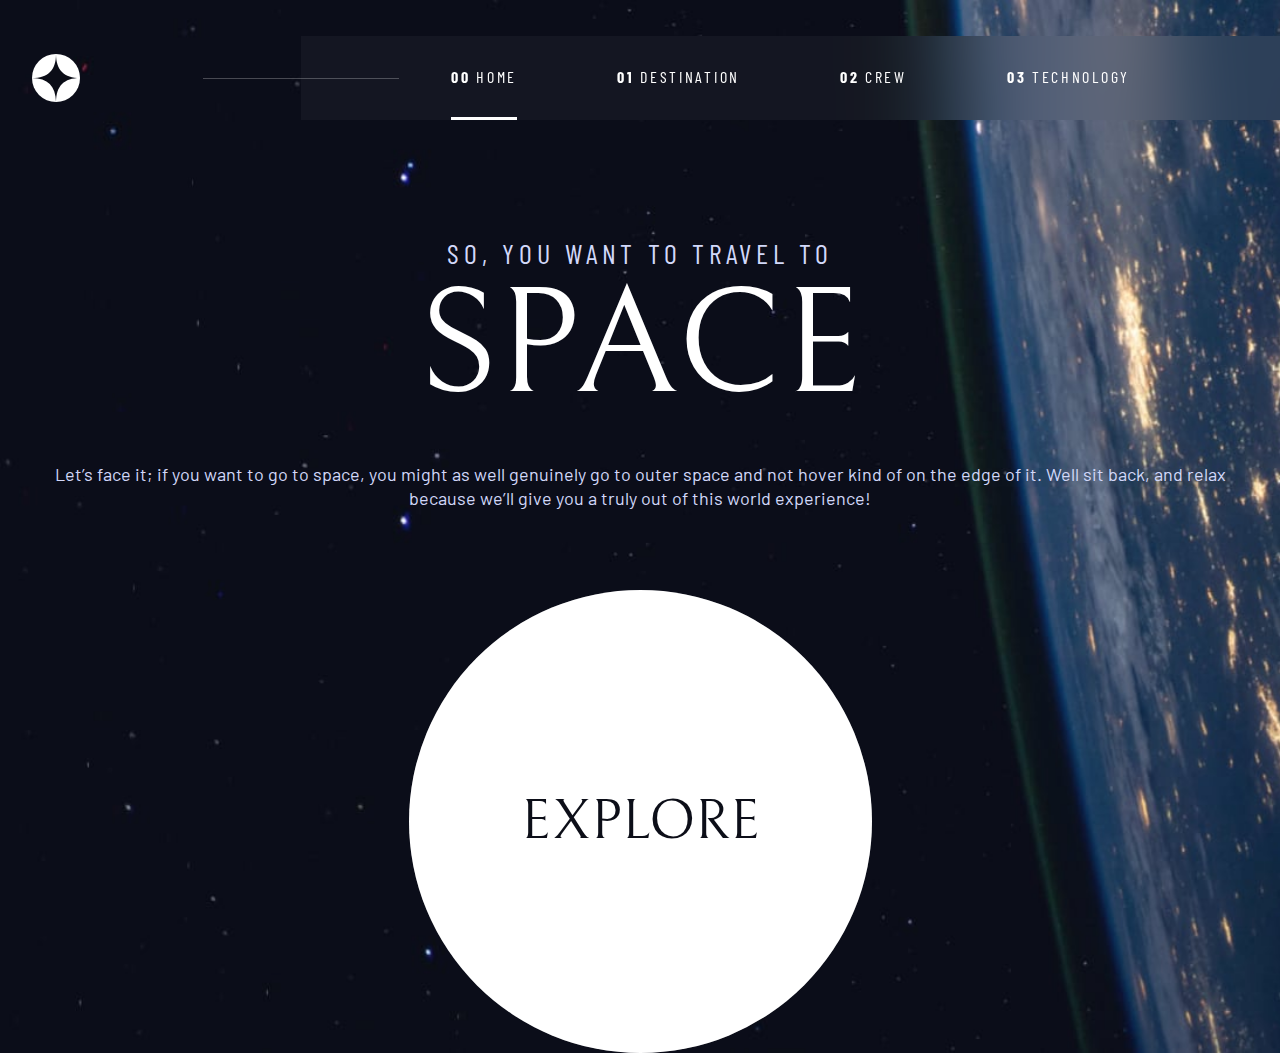
==== index.html @ cf854de9 "Initial commit" ====
<!DOCTYPE html>
<html lang="en">

<head>
  <meta charset="UTF-8">
  <meta name="viewport" content="width=device-width, initial-scale=1.0">

  <link rel="icon" type="image/png" sizes="32x32" href="./assets/favicon-32x32.png">

  <title>Frontend Mentor | Space tourism website</title>

  <!--CSS-->
  <link rel="stylesheet" href="./index.css">

  <!--Google Fonts-->
  <link rel="preconnect" href="https://fonts.googleapis.com">
  <link rel="preconnect" href="https://fonts.gstatic.com" crossorigin>
  <link
    href="https://fonts.googleapis.com/css2?family=Barlow+Condensed&family=Barlow:ital,wght@0,400;0,700;1,400;1,700&family=Bellefair&display=swap"
    rel="stylesheet">
</head>

<body>
  <header>
    <div class="header flex">
      <div class="logo-wrapper">
        <img src="./assets/shared/logo.svg" alt="Logo Space Travel Website">
      </div>
      <div class="menu-wrapper">
        <button class="nav-toggle" aria-controls="primary-navigation" aria-expanded="false">
          <img src="./assets/shared/icon-close.svg" alt="" aria-hidden="true" class="icon-close hide">
          <img src="./assets/shared/icon-hamburger.svg" alt="" aria-hidden="true" class="icon-hamburguer">
          <span class="sr-only">Menu</span>
        </button>
        <ul role="list" class="menu flex" id="primary-navigation" aria-label="Primary">
          <li>
            <a href="./index.html" class="menu-link ff-subheader fs-300 letter-spacing-md uppercase text-light active"
              style="--underline-gap:1.75rem"><span class="fw-700 hide-tablet">00</span> Home
            </a>
          </li>
          <li>
            <a href="#" class="menu-link ff-subheader fs-300 letter-spacing-md uppercase text-light"
              style="--underline-gap:1.75rem"><span class="fw-700 hide-tablet">01</span> Destination</a>
          </li>
          <li>
            <a href="#" class="menu-link ff-subheader fs-300 letter-spacing-md uppercase text-light"
              style="--underline-gap:1.75rem"><span class="fw-700 hide-tablet">02</span> Crew</a>
          </li>
          <li>
            <a href="#" class="menu-link ff-subheader fs-300 letter-spacing-md uppercase text-light"
              style="--underline-gap:1.75rem"><span class="fw-700 hide-tablet">03</span> Technology</a>
          </li>
        </ul>
      </div>
      <!--div.menu-wrapper-->
    </div>
  </header>
  <main>
    <section class="hero container grid flow" style="--flow-spacing:4rem">
      <div class="hero-left flow" style="--flow-spacing:2rem">
        <h1><span class="ff-subheader letter-spacing-lg fs-500 uppercase text-light">So, you want to travel to</span>
          <br /><span class="ff-header fs-900 uppercase text-white">Space</span>
        </h1>
        <p>Let’s face it; if you want to go to space, you might as well genuinely go
          to
          outer space and not hover kind of on the edge of it. Well sit back, and relax
          because we’ll give you a truly out of this world experience!</p>
      </div>
      <div class="hero-right">
        <a href="#" target="_blank" rel="noopener noreferrer"
          class="btn-main uppercase ff-header text-dark bg-white fs-700">Explore</a>
      </div>
    </section>
  </main>

  <script src="./index.js"></script>
</body>

</html>
---- index.css ----
/* ------------------- */
/* Custom properties   */
/* ------------------- */

:root {
  --clr-dark: 230, 35%, 7%;
  --clr-light: 231, 77%, 90%;
  --clr-white: 0, 0%, 100%;

  /*Font Size*/
  --fs-900: 5rem;
  --fs-800: 3.5rem;
  --fs-700: 1.5rem;
  --fs-600: 1rem;
  --fs-500: 1.75rem;
  --fs-400: 0.9375rem;
  --fs-300: 1rem;
  --fs-200: 0.875rem;

  /*Font Family*/
  --ff-header: "Bellefair", serif;
  --ff-subheader: "Barlow Condensed", sans-serif;
  --ff-body: "Barlow", sans-serif;
}

@media (min-width: 768px) and (max-width: 1024px) {
  :root {
    /*Font Size*/
    --fs-800: 5rem;
    --fs-700: 2.5rem;
    --fs-600: 1.5rem;
    --fs-400: 1rem;
  }
}

@media (min-width: 1024px) {
  :root {
    /*Font Size*/
    --fs-900: 9.375rem;
    --fs-800: 6.25rem;
    --fs-700: 3.5rem;
    --fs-600: 2rem;
    --fs-500: 1.75rem;
    --fs-400: 1.125rem;
    --fs-300: 1rem;
    --fs-200: 0.875rem;
  }
}
/* ------------------- */
/* Reset               */
/* ------------------- */

/* Box sizing rules */
*,
*::before,
*::after {
  box-sizing: border-box;
}

/* Remove default margin */
body,
h1,
h2,
h3,
h4,
p,
figure,
blockquote,
dl,
dd {
  margin: 0;
  font-weight: 400;
}

/* Remove list styles on ul, ol elements with a list role, 
which suggests default styling will be removed */
ul[role="list"],
ol[role="list"] {
  list-style: none;
  padding-left: 0;
}

/* Set core root defaults */
html:focus-within {
  scroll-behavior: smooth;
}

/* Set core body defaults */
body {
  min-height: 100vh;
  text-rendering: optimizeSpeed;
  font-family: var(--ff-body);
  font-size: var(--fs-400);
  color: hsl(var(--clr-light));
  line-height: var(--fs-600);
  background-color: hsl(var(--clr-dark));
  line-height: 1.5rem;

  display: grid;
  grid-template-rows: auto 1fr;
}

@media (max-width: 768px) {
  body {
    background: url("./assets/home/background-home-mobile.jpg");
    background-repeat: no-repeat;
    background-size: cover;
  }
}

@media (min-width: 768px) and (max-width: 1024px) {
  body {
    background: url("./assets/home/background-home-tablet.jpg");
    background-repeat: no-repeat;
    background-size: cover;
  }
}

@media (min-width: 1024px) {
  body {
    background: url("./assets/home/background-home-desktop.jpg");
    background-repeat: no-repeat;
    background-size: cover;
  }
}

/* A elements that don't have a class get default styles */
a:not([class]) {
  text-decoration-skip-ink: auto;
}

/* Make images easier to work with */
img,
picture {
  max-width: 100%;
  display: block;
}

/* Inherit fonts for inputs and buttons */
input,
button,
textarea,
select {
  font: inherit;
}

/* Remove all animations, transitions and smooth scroll 
for people that prefer not to see them */
@media (prefers-reduced-motion: reduce) {
  html:focus-within {
    scroll-behavior: auto;
  }

  *,
  *::before,
  *::after {
    animation-duration: 0.01ms !important;
    animation-iteration-count: 1 !important;
    transition-duration: 0.01ms !important;
    scroll-behavior: auto !important;
  }
}

/* ------------------- */
/* Utility Classes     */
/* ------------------- */

/* General */

.flex {
  display: flex;
  gap: var(--gap, 1rem);
}

.grid {
  display: grid;
  gap: var(--gap, 1rem);
}

.flow > * + * {
  margin-top: var(--flow-spacing, 1rem);
}

.container {
  max-width: 80rem;
  padding-inline: 2em;
  margin-inline: auto;
}

@media (min-width: 798px) and (max-width: 1024px) {
  .container {
    max-width: 80rem;
    padding-inline: 10em;
  }
}

.sr-only {
  border: 0 !important;
  clip: rect(1px, 1px, 1px, 1px) !important; /* 1 */
  -webkit-clip-path: inset(50%) !important;
  clip-path: inset(50%) !important; /* 2 */
  height: 1px !important;
  margin: -1px !important;
  overflow: hidden !important;
  padding: 0 !important;
  position: absolute !important;
  width: 1px !important;
  white-space: nowrap !important; /* 3 */
}

/* Colors */

.bg-dark {
  background-color: hsl(var(--clr-dark));
}
.bg-light {
  background-color: hsl(var(--clr-light));
}
.bg-white {
  background-color: hsl(var(--clr-white));
}

.text-dark {
  color: hsl(var(--clr-dark));
}
.text-light {
  color: hsl(var(--clr-light));
}
.text-white {
  color: hsl(var(--clr-white));
}

/* ------------------- */
/* Typography          */
/* ------------------- */

.ff-header {
  font-family: var(--ff-header);
}
.ff-subheader {
  font-family: var(--ff-subheader);
}
.ff-body {
  font-family: var(--ff-body);
}

.letter-spacing-lg {
  letter-spacing: 4.75px;
}
.letter-spacing-md {
  letter-spacing: 2.7px;
}
.letter-spacing-sm {
  letter-spacing: 2.25px;
}

.fs-900 {
  font-size: var(--fs-900);
}
.fs-800 {
  font-size: var(--fs-800);
}
.fs-700 {
  font-size: var(--fs-700);
}
.fs-600 {
  font-size: var(--fs-600);
}
.fs-500 {
  font-size: var(--fs-500);
}
.fs-400 {
  font-size: var(--fs-400);
}
.fs-300 {
  font-size: var(--fs-300);
}
.fs-200 {
  font-size: var(--fs-200);
}

.fs-900,
.fs-800,
.fs-700,
.fs-600 {
  line-height: 1.1;
}

.uppercase {
  text-transform: uppercase;
}

.numbered-title {
  font-family: var(--ff-subheader);
  font-size: var(--fs-500);
  margin-right: 0.5em;
  font-weight: 700;
  color: hsl(var(--clr-white), 0.25);
}

.fw-700 {
  font-weight: 700;
}

/* ------------------- */
/* Layouts             */
/* ------------------- */

.header {
  justify-content: space-between;
  align-items: center;
  position: relative;
  margin-top: var(--fs-400);
}

@media (min-width: 798px) and (max-width: 1024px) {
  .header {
    margin-top: 0;
  }
}

.hero {
  margin-top: var(--fs-800);
  text-align: center;
}

/* ------------------- */
/* Nav Bar             */
/* ------------------- */
.logo-wrapper {
  padding-inline: var(--fs-600);
}

.menu {
  background-color: hsl(var(--clr-white), 0.04);
  backdrop-filter: blur(40px);
  --gap: var(--fs-800);
  padding-top: var(--fs-500);
  padding-inline: var(--fs-900) !important;
  position: relative;
}

@media (min-width: 798px) and (max-width: 1024px) {
  .menu {
    margin-top: 0;
    padding-inline: var(--fs-600) !important;
    --gap: var(--fs-600);
  }

  .hide-tablet {
    display: none;
  }
}

.menu::before {
  content: "";
  position: absolute;
  width: 1500px;
  background: #ffffff;
  mix-blend-mode: normal;
  opacity: 0.25;
}

@media (min-width: 1220px) {
  .menu::before {
    max-width: 20%;
    height: 1px;
    left: -10%;
    top: 50%;
  }
}

.menu-link {
  display: inline-block;
  color: hsl(var(--clr-white));
  text-decoration: none;
  position: relative;
}

@media (min-width: 798px) {
  .menu-link {
    border-bottom: 0.2rem solid hsl(var(--clr-white), 0);
    padding-bottom: var(--underline-gap, 1.75rem);
  }

  .menu-link:hover,
  .menu-link:focus {
    border-color: hsl(var(--clr-white), 0.5);
  }

  .menu-link.active {
    border-color: hsl(var(--clr-white), 1);
  }
}

/* Mobile Nav */

.hide {
  display: none;
}

@media (min-width: 798px) {
  .nav-toggle {
    display: none;
  }
}

@media (max-width: 798px) {
  .menu {
    --gap: var(--fs-600);
    padding-top: var(--fs-900);
    padding-left: var(--fs-600) !important;
    display: none;
    position: absolute;
    top: -1.125rem;
    right: 0;
    margin: 0;
    flex-direction: column;
    align-items: flex-start;
    text-align: right;
    width: 63vw;
    height: 100vh;
    z-index: 2;
    overflow: hidden;
  }

  .menu[data-visible] {
    display: flex;
  }

  .nav-toggle {
    background-color: transparent;
    border: none;
    padding-inline-end: var(--fs-600);
    z-index: 999;
    position: relative;
  }
}

/* ------------------- */
/* Components          */
/* ------------------- */

.btn-main {
  position: relative;
  z-index: 1;
  display: inline-grid;
  place-items: center;
  padding: 0 2em;
  border-radius: 50%;
  aspect-ratio: 1;
  text-decoration: none;
}

.btn-main::after {
  content: "";
  position: absolute;
  top: 0;
  left: 0;
  z-index: -1;
  background: hsl(var(--clr-white), 0.25);
  width: 100%;
  height: 100%;
  border-radius: 50%;
  transition: all 700ms ease-in-out;
}

.btn-main:hover::after,
.btn-main:focus::after {
  transform: scale(1.3);
}
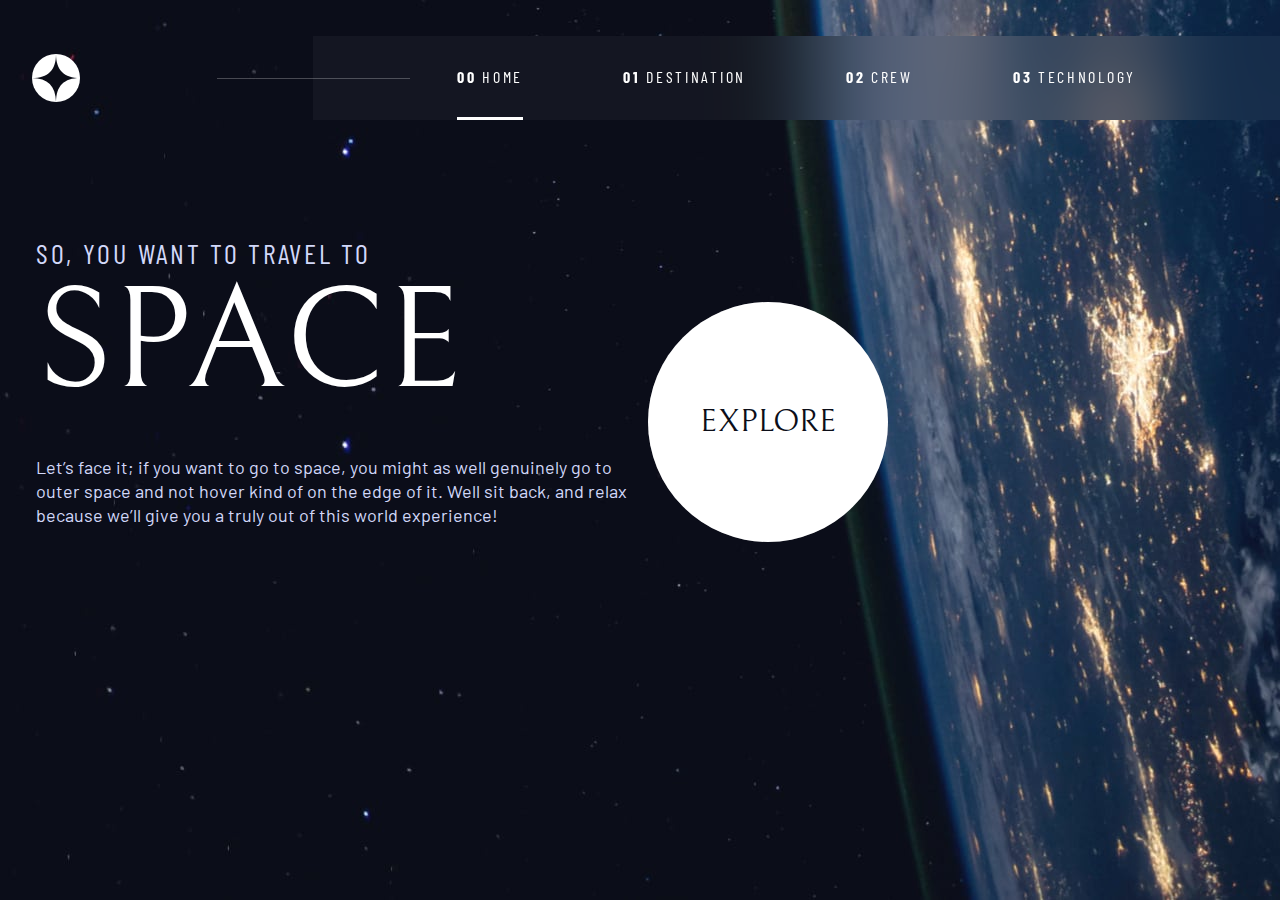
==== commit d004fd9c: "Fixed hero-h1-title responsive problems and other minor layout issues" ====
--- a/index.html
+++ b/index.html
@@ -58,17 +58,17 @@
   <main>
     <section class="hero container grid flow" style="--flow-spacing:4rem">
       <div class="hero-left flow" style="--flow-spacing:2rem">
-        <h1><span class="ff-subheader letter-spacing-lg fs-500 uppercase text-light">So, you want to travel to</span>
+        <h1><span class="ff-subheader letter-spacing-md fs-500 uppercase text-light">So, you want to travel to</span>
           <br /><span class="ff-header fs-900 uppercase text-white">Space</span>
         </h1>
-        <p>Let’s face it; if you want to go to space, you might as well genuinely go
+        <p class="fs-400">Let’s face it; if you want to go to space, you might as well genuinely go
           to
           outer space and not hover kind of on the edge of it. Well sit back, and relax
           because we’ll give you a truly out of this world experience!</p>
       </div>
       <div class="hero-right">
         <a href="#" target="_blank" rel="noopener noreferrer"
-          class="btn-main uppercase ff-header text-dark bg-white fs-700">Explore</a>
+          class="btn-main uppercase ff-header text-dark bg-white">Explore</a>
       </div>
     </section>
   </main>
--- a/index.css
+++ b/index.css
@@ -8,14 +8,14 @@
   --clr-white: 0, 0%, 100%;
 
   /*Font Size*/
-  --fs-900: 5rem;
+  --fs-900: clamp(5rem, 10vw + 1rem, 9.375rem);
   --fs-800: 3.5rem;
-  --fs-700: 1.5rem;
-  --fs-600: 1rem;
-  --fs-500: 1.75rem;
-  --fs-400: 0.9375rem;
-  --fs-300: 1rem;
-  --fs-200: 0.875rem;
+  --fs-700: 1.75rem;
+  --fs-600: 1.5rem;
+  --fs-500: 1rem;
+  --fs-400: 0.95rem;
+  --fs-300: 0.9rem;
+  --fs-200: 0.8rem;
 
   /*Font Family*/
   --ff-header: "Bellefair", serif;
@@ -29,6 +29,7 @@
     --fs-800: 5rem;
     --fs-700: 2.5rem;
     --fs-600: 1.5rem;
+    --fs-500: 1.25rem;
     --fs-400: 1rem;
   }
 }
@@ -36,7 +37,6 @@
 @media (min-width: 1024px) {
   :root {
     /*Font Size*/
-    --fs-900: 9.375rem;
     --fs-800: 6.25rem;
     --fs-700: 3.5rem;
     --fs-600: 2rem;
@@ -187,13 +187,6 @@
   margin-inline: auto;
 }
 
-@media (min-width: 798px) and (max-width: 1024px) {
-  .container {
-    max-width: 80rem;
-    padding-inline: 10em;
-  }
-}
-
 .sr-only {
   border: 0 !important;
   clip: rect(1px, 1px, 1px, 1px) !important; /* 1 */
@@ -307,7 +300,6 @@
 /* ------------------- */
 
 .header {
-  justify-content: space-between;
   align-items: center;
   position: relative;
   margin-top: var(--fs-400);
@@ -324,11 +316,22 @@
   text-align: center;
 }
 
+@media (min-width: 1220px) {
+  .hero {
+    grid-template-columns: repeat(2, 1fr);
+    text-align: left;
+  }
+}
+
 /* ------------------- */
 /* Nav Bar             */
 /* ------------------- */
 .logo-wrapper {
   padding-inline: var(--fs-600);
+}
+
+.menu-wrapper {
+  margin-left: auto;
 }
 
 .menu {
@@ -409,7 +412,7 @@
   .menu {
     --gap: var(--fs-600);
     padding-top: var(--fs-900);
-    padding-left: var(--fs-600) !important;
+    padding-inline: var(--fs-600) !important;
     display: none;
     position: absolute;
     top: -1.125rem;
@@ -431,7 +434,7 @@
   .nav-toggle {
     background-color: transparent;
     border: none;
-    padding-inline-end: var(--fs-600);
+    padding-inline: var(--fs-600) !important;
     z-index: 999;
     position: relative;
   }
@@ -450,6 +453,15 @@
   border-radius: 50%;
   aspect-ratio: 1;
   text-decoration: none;
+  text-align: center;
+}
+
+@media (min-width: 798px) {
+  .btn-main {
+    width: 15rem;
+    font-size: 2rem;
+    padding: 0;
+  }
 }
 
 .btn-main::after {
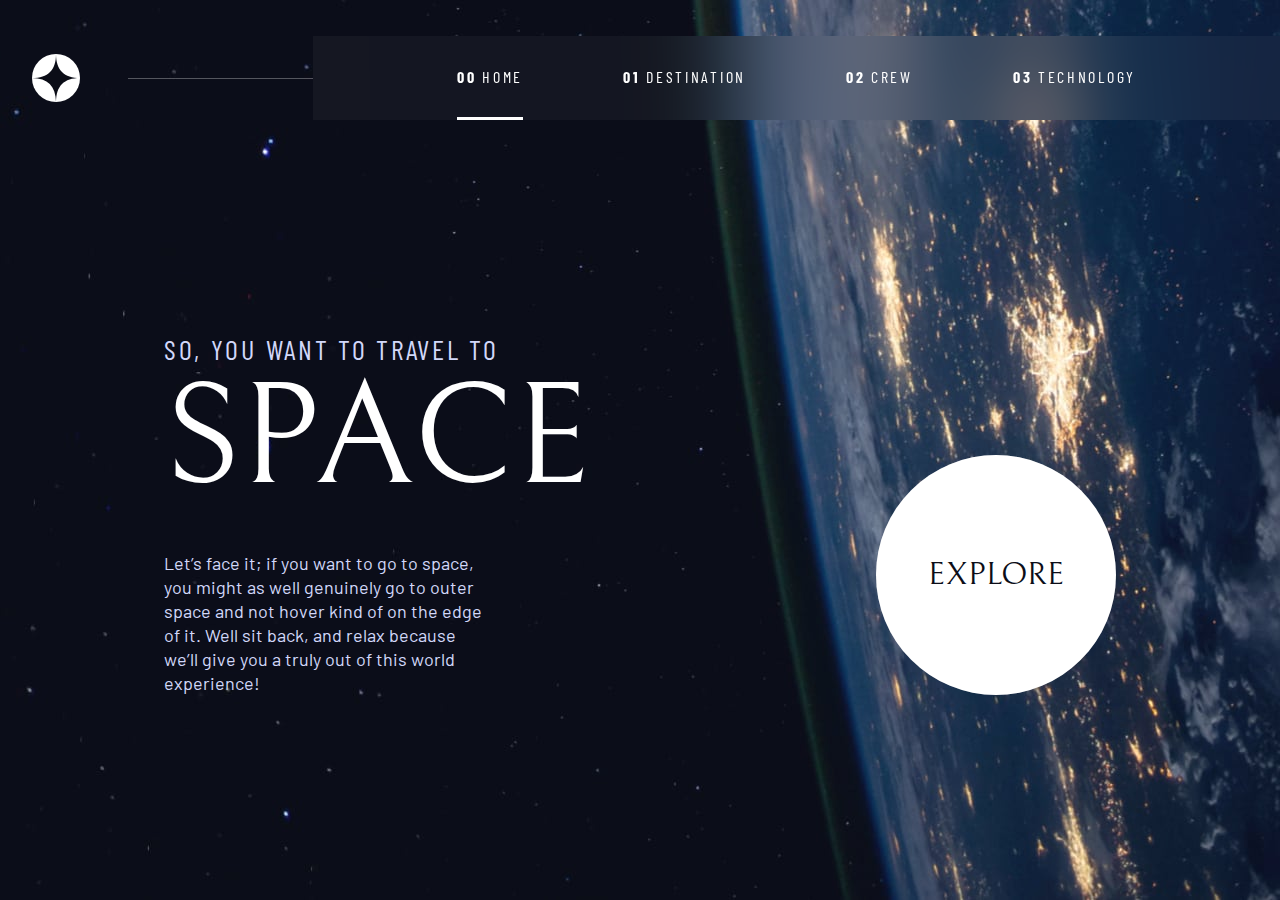
==== commit 17934513: "Built destination page layout" ====
--- a/index.html
+++ b/index.html
@@ -7,7 +7,9 @@
 
   <link rel="icon" type="image/png" sizes="32x32" href="./assets/favicon-32x32.png">
 
-  <title>Frontend Mentor | Space tourism website</title>
+  <title>Frontend Mentor Challenge | Space tourism website</title>
+
+  <link rel="shortcut icon" href="./assets/favicon-32x32.png" type="image/x-icon">
 
   <!--CSS-->
   <link rel="stylesheet" href="./index.css">
@@ -20,7 +22,7 @@
     rel="stylesheet">
 </head>
 
-<body>
+<body class="home">
   <header>
     <div class="header flex">
       <div class="logo-wrapper">
@@ -35,20 +37,22 @@
         <ul role="list" class="menu flex" id="primary-navigation" aria-label="Primary">
           <li>
             <a href="./index.html" class="menu-link ff-subheader fs-300 letter-spacing-md uppercase text-light active"
-              style="--underline-gap:1.75rem"><span class="fw-700 hide-tablet">00</span> Home
+              style="--underline-gap:1.75rem"><span class="fw-700 hide-tablet" aria-hidden="true">00</span> Home
             </a>
           </li>
           <li>
-            <a href="#" class="menu-link ff-subheader fs-300 letter-spacing-md uppercase text-light"
-              style="--underline-gap:1.75rem"><span class="fw-700 hide-tablet">01</span> Destination</a>
+            <a href="./destination.html" class="menu-link ff-subheader fs-300 letter-spacing-md uppercase text-light"
+              style="--underline-gap:1.75rem"><span class="fw-700 hide-tablet" aria-hidden="true">01</span>
+              Destination</a>
           </li>
           <li>
-            <a href="#" class="menu-link ff-subheader fs-300 letter-spacing-md uppercase text-light"
-              style="--underline-gap:1.75rem"><span class="fw-700 hide-tablet">02</span> Crew</a>
+            <a href="./crew.html" class="menu-link ff-subheader fs-300 letter-spacing-md uppercase text-light"
+              style="--underline-gap:1.75rem"><span class="fw-700 hide-tablet" aria-hidden="true">02</span> Crew</a>
           </li>
           <li>
-            <a href="#" class="menu-link ff-subheader fs-300 letter-spacing-md uppercase text-light"
-              style="--underline-gap:1.75rem"><span class="fw-700 hide-tablet">03</span> Technology</a>
+            <a href="./technology.html" class="menu-link ff-subheader fs-300 letter-spacing-md uppercase text-light"
+              style="--underline-gap:1.75rem"><span class="fw-700 hide-tablet" aria-hidden="true">03</span>
+              Technology</a>
           </li>
         </ul>
       </div>
@@ -56,7 +60,7 @@
     </div>
   </header>
   <main>
-    <section class="hero container grid flow" style="--flow-spacing:4rem">
+    <section class="hero container grid flow" style="--flow-spacing:4rem;--section-spacing:3.5rem">
       <div class="hero-left flow" style="--flow-spacing:2rem">
         <h1><span class="ff-subheader letter-spacing-md fs-500 uppercase text-light">So, you want to travel to</span>
           <br /><span class="ff-header fs-900 uppercase text-white">Space</span>
--- a/index.css
+++ b/index.css
@@ -23,7 +23,7 @@
   --ff-body: "Barlow", sans-serif;
 }
 
-@media (min-width: 768px) and (max-width: 1024px) {
+@media (min-width: 768px) and (max-width: 1220px) {
   :root {
     /*Font Size*/
     --fs-800: 5rem;
@@ -34,7 +34,7 @@
   }
 }
 
-@media (min-width: 1024px) {
+@media (min-width: 1220px) {
   :root {
     /*Font Size*/
     --fs-800: 6.25rem;
@@ -92,36 +92,12 @@
   font-family: var(--ff-body);
   font-size: var(--fs-400);
   color: hsl(var(--clr-light));
-  line-height: var(--fs-600);
-  background-color: hsl(var(--clr-dark));
   line-height: 1.5rem;
 
   display: grid;
   grid-template-rows: auto 1fr;
-}
-
-@media (max-width: 768px) {
-  body {
-    background: url("./assets/home/background-home-mobile.jpg");
-    background-repeat: no-repeat;
-    background-size: cover;
-  }
-}
-
-@media (min-width: 768px) and (max-width: 1024px) {
-  body {
-    background: url("./assets/home/background-home-tablet.jpg");
-    background-repeat: no-repeat;
-    background-size: cover;
-  }
-}
-
-@media (min-width: 1024px) {
-  body {
-    background: url("./assets/home/background-home-desktop.jpg");
-    background-repeat: no-repeat;
-    background-size: cover;
-  }
+
+  background-color: hsl(var(--clr-dark));
 }
 
 /* A elements that don't have a class get default styles */
@@ -185,6 +161,12 @@
   max-width: 80rem;
   padding-inline: 2em;
   margin-inline: auto;
+}
+
+@media (min-width: 1220px) {
+  .container {
+    max-width: 80vw;
+  }
 }
 
 .sr-only {
@@ -201,6 +183,10 @@
   white-space: nowrap !important; /* 3 */
 }
 
+.hide {
+  display: none;
+}
+
 /* Colors */
 
 .bg-dark {
@@ -285,7 +271,6 @@
 
 .numbered-title {
   font-family: var(--ff-subheader);
-  font-size: var(--fs-500);
   margin-right: 0.5em;
   font-weight: 700;
   color: hsl(var(--clr-white), 0.25);
@@ -305,21 +290,85 @@
   margin-top: var(--fs-400);
 }
 
-@media (min-width: 798px) and (max-width: 1024px) {
+@media (min-width: 798px) and (max-width: 1220px) {
   .header {
     margin-top: 0;
   }
 }
 
-.hero {
-  margin-top: var(--fs-800);
+section {
+  margin-top: var(--section-spacing, 1rem);
   text-align: center;
+  padding-bottom: var(--fs-600);
+}
+
+.hero-left > p {
+  padding-inline: var(--fs-900);
 }
 
 @media (min-width: 1220px) {
   .hero {
     grid-template-columns: repeat(2, 1fr);
+    min-height: 70%;
+  }
+
+  .hero-left {
     text-align: left;
+    justify-self: start;
+    align-self: end;
+  }
+
+  .hero-left > p {
+    padding-left: 0;
+  }
+
+  .hero-right {
+    justify-self: end;
+    align-self: end;
+  }
+}
+
+.hero-img {
+  width: 55%;
+  margin: var(--fs-400) auto;
+}
+
+.underline::after {
+  content: "";
+  display: block;
+  width: 100%;
+  margin-block: 2rem;
+  border-top: 1px solid hsl(var(--clr-white), 0.2);
+  flex-shrink: 0;
+}
+
+@media (min-width: 1220px) {
+  .hero {
+    text-align: left;
+  }
+
+  .hero > article {
+    padding-inline: 0;
+  }
+
+  .hero > h1 {
+    grid-column: 1/3;
+    font-size: var(--fs-500) !important;
+    margin-bottom: 4rem;
+  }
+
+  .hero > img {
+    width: 70%;
+    grid-row: 2 /4;
+  }
+
+  .tabs {
+    justify-content: flex-start !important;
+  }
+
+  .destination-details {
+    grid-template-columns: repeat(2, 1fr);
+    --flow-spacing: 0;
   }
 }
 
@@ -343,36 +392,6 @@
   position: relative;
 }
 
-@media (min-width: 798px) and (max-width: 1024px) {
-  .menu {
-    margin-top: 0;
-    padding-inline: var(--fs-600) !important;
-    --gap: var(--fs-600);
-  }
-
-  .hide-tablet {
-    display: none;
-  }
-}
-
-.menu::before {
-  content: "";
-  position: absolute;
-  width: 1500px;
-  background: #ffffff;
-  mix-blend-mode: normal;
-  opacity: 0.25;
-}
-
-@media (min-width: 1220px) {
-  .menu::before {
-    max-width: 20%;
-    height: 1px;
-    left: -10%;
-    top: 50%;
-  }
-}
-
 .menu-link {
   display: inline-block;
   color: hsl(var(--clr-white));
@@ -380,7 +399,43 @@
   position: relative;
 }
 
+@media (min-width: 798px) and (max-width: 1220px) {
+  .menu {
+    margin-top: 0;
+    padding-inline: var(--fs-700) !important;
+    --gap: var(--fs-600);
+  }
+
+  .hide-tablet {
+    display: none;
+  }
+}
+
+@media (min-width: 1220px) {
+  .logo-wrapper {
+    flex-shrink: 0;
+  }
+  .header::after {
+    content: "";
+    display: block;
+    position: relative;
+    height: 1px;
+    width: 100%;
+    background: hsl(var(--clr-white), 0.3);
+    order: 1;
+    margin-right: -5rem;
+  }
+  .menu-wrapper {
+    order: 2;
+    flex-shrink: 0;
+  }
+}
+
 @media (min-width: 798px) {
+  .nav-toggle {
+    display: none;
+  }
+
   .menu-link {
     border-bottom: 0.2rem solid hsl(var(--clr-white), 0);
     padding-bottom: var(--underline-gap, 1.75rem);
@@ -395,40 +450,25 @@
     border-color: hsl(var(--clr-white), 1);
   }
 }
-
-/* Mobile Nav */
-
-.hide {
-  display: none;
-}
-
-@media (min-width: 798px) {
-  .nav-toggle {
-    display: none;
-  }
-}
+/* Responsive Mobile Nav */
 
 @media (max-width: 798px) {
   .menu {
-    --gap: var(--fs-600);
-    padding-top: var(--fs-900);
-    padding-inline: var(--fs-600) !important;
-    display: none;
-    position: absolute;
-    top: -1.125rem;
-    right: 0;
+    text-align: right;
+    padding: var(--fs-900) var(--fs-600) !important;
+    position: fixed;
     margin: 0;
+    inset: 0 0 0 20%;
+    z-index: 2;
     flex-direction: column;
     align-items: flex-start;
-    text-align: right;
-    width: 63vw;
-    height: 100vh;
-    z-index: 2;
-    overflow: hidden;
+    --gap: var(--fs-600);
+    transform: translateX(100%);
+    transition: transform 500ms ease-in-out;
   }
 
   .menu[data-visible] {
-    display: flex;
+    transform: translateX(0);
   }
 
   .nav-toggle {
@@ -481,3 +521,61 @@
 .btn-main:focus::after {
   transform: scale(1.3);
 }
+
+.tabs {
+  justify-content: center;
+}
+
+.tabs > * {
+  cursor: pointer;
+  border: 0;
+  background-color: transparent;
+  color: var(--clr-light);
+  border-bottom: 0.2rem solid hsl(var(--clr-white), 0);
+  padding-bottom: var(--underline-gap, 1.75rem);
+}
+
+.tabs > *:hover,
+.tabs > *:focus {
+  border-color: hsl(var(--clr-white), 0.5);
+}
+
+.tabs > [aria-selected="true"] {
+  border-color: hsl(var(--clr-white), 1);
+  color: hsl(var(--clr-white));
+}
+
+/* ----------------------------- */
+/* Page specific background      */
+/* ----------------------------- */
+body {
+  background-repeat: no-repeat;
+  background-size: cover;
+  background-position: bottom center;
+}
+
+.home {
+  background-image: url("./assets/home/background-home-mobile.jpg");
+}
+.destination {
+  background-image: url("./assets/destination/background-destination-mobile.jpg");
+}
+
+@media (min-width: 768px) and (max-width: 1220px) {
+  .home {
+    background-position: center center;
+    background-image: url("./assets/home/background-home-tablet.jpg");
+  }
+  .destination {
+    background-image: url("./assets/destination/background-destination-tablet.jpg");
+  }
+}
+
+@media (min-width: 1220px) {
+  .home {
+    background-image: url("./assets/home/background-home-desktop.jpg");
+  }
+  .destination {
+    background-image: url("./assets/destination/background-destination-desktop.jpg");
+  }
+}
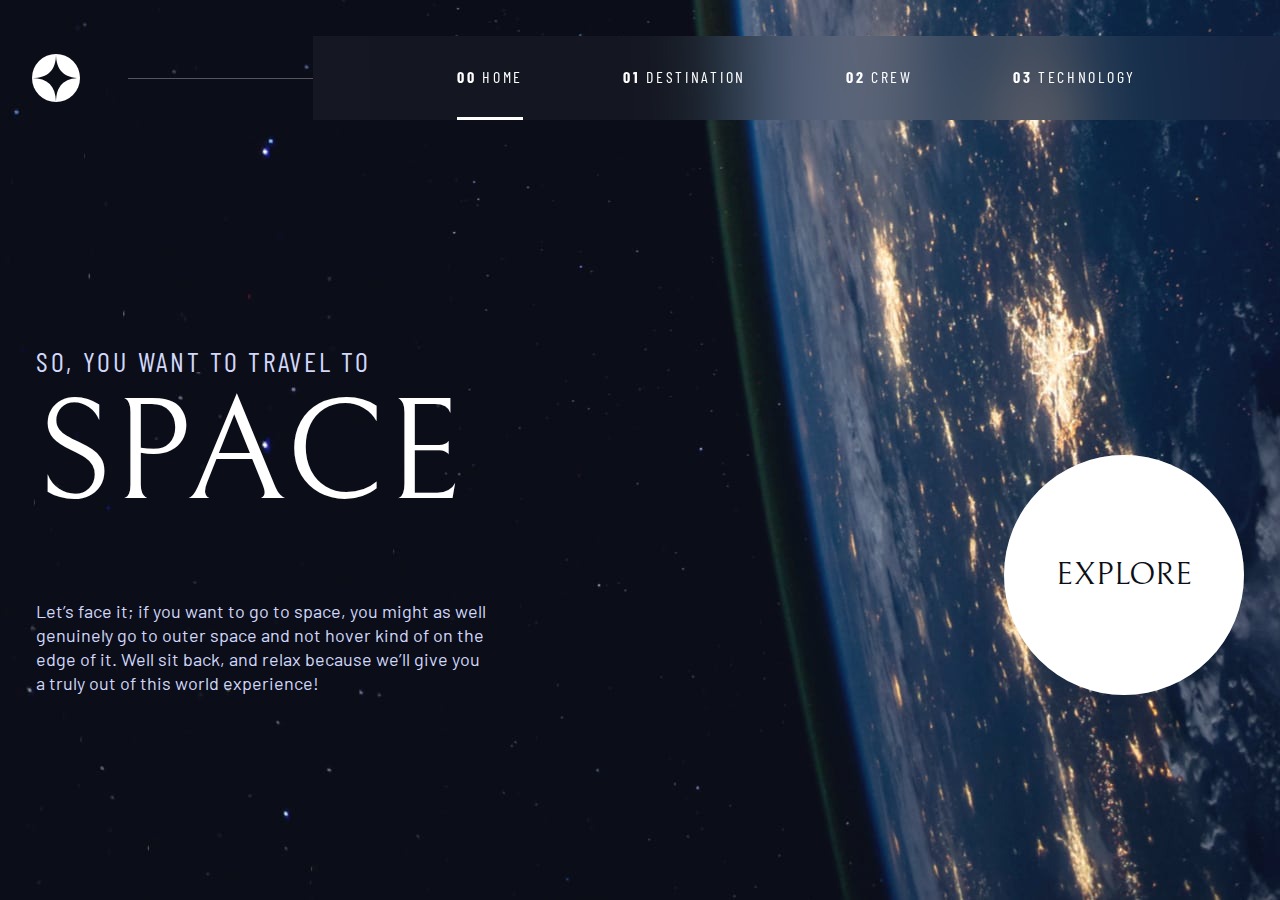
==== commit baad207d: "Deleted unnecessary docs" ====
--- a/index.html
+++ b/index.html
@@ -26,7 +26,7 @@
   <header>
     <div class="header flex">
       <div class="logo-wrapper">
-        <img src="./assets/shared/logo.svg" alt="Logo Space Travel Website">
+        <a href="./index.html"><img src="./assets/shared/logo.svg" alt="Logo Space Travel Website"></a>
       </div>
       <div class="menu-wrapper">
         <button class="nav-toggle" aria-controls="primary-navigation" aria-expanded="false">
@@ -62,7 +62,8 @@
   <main>
     <section class="hero container grid flow" style="--flow-spacing:4rem;--section-spacing:3.5rem">
       <div class="hero-left flow" style="--flow-spacing:2rem">
-        <h1><span class="ff-subheader letter-spacing-md fs-500 uppercase text-light">So, you want to travel to</span>
+        <h1 class="main-title"><span class="ff-subheader letter-spacing-md fs-500 uppercase text-light">So, you want to
+            travel to</span>
           <br /><span class="ff-header fs-900 uppercase text-white">Space</span>
         </h1>
         <p class="fs-400">Let’s face it; if you want to go to space, you might as well genuinely go
@@ -71,7 +72,7 @@
           because we’ll give you a truly out of this world experience!</p>
       </div>
       <div class="hero-right">
-        <a href="#" target="_blank" rel="noopener noreferrer"
+        <a href="./destination.html" rel="noopener noreferrer"
           class="btn-main uppercase ff-header text-dark bg-white">Explore</a>
       </div>
     </section>
--- a/index.css
+++ b/index.css
@@ -110,6 +110,7 @@
 picture {
   max-width: 100%;
   display: block;
+  margin: 0 auto;
 }
 
 /* Inherit fonts for inputs and buttons */
@@ -161,12 +162,6 @@
   max-width: 80rem;
   padding-inline: 2em;
   margin-inline: auto;
-}
-
-@media (min-width: 1220px) {
-  .container {
-    max-width: 80vw;
-  }
 }
 
 .sr-only {
@@ -261,7 +256,8 @@
 .fs-900,
 .fs-800,
 .fs-700,
-.fs-600 {
+.fs-600,
+.fs-500 {
   line-height: 1.1;
 }
 
@@ -330,7 +326,7 @@
 
 .hero-img {
   width: 55%;
-  margin: var(--fs-400) auto;
+  margin: 0 auto;
 }
 
 .underline::after {
@@ -354,10 +350,13 @@
   .hero > h1 {
     grid-column: 1/3;
     font-size: var(--fs-500) !important;
+  }
+
+  .main-title {
     margin-bottom: 4rem;
   }
 
-  .hero > img {
+  .hero-img {
     width: 70%;
     grid-row: 2 /4;
   }
@@ -370,6 +369,49 @@
     grid-template-columns: repeat(2, 1fr);
     --flow-spacing: 0;
   }
+
+  .crew-content {
+    flex-direction: row-reverse;
+  }
+
+  .crew-flex {
+    display: flex;
+    flex-direction: column-reverse;
+    justify-content: space-around;
+  }
+
+  .tech-content {
+    grid-template-columns: repeat(auto-fit, minmax(300px, 1fr));
+  }
+
+  .tech-content > #hero-img {
+    order: 1;
+  }
+
+  .tech-grid {
+    grid-template-columns: 1fr 4fr;
+  }
+
+  .numbered-indicators {
+    flex-direction: column;
+  }
+}
+
+@media (max-width: 1220px) {
+  .crew-content {
+    flex-direction: column;
+  }
+}
+/* Tab Content Hide/Show */
+.tab {
+  display: none;
+  opacity: 0;
+}
+
+.show {
+  display: grid !important;
+  opacity: 1 !important;
+  transition: all 1000 ease-in;
 }
 
 /* ------------------- */
@@ -522,8 +564,16 @@
   transform: scale(1.3);
 }
 
-.tabs {
+.tabs,
+.dot-indicators,
+.numbered-indicators {
   justify-content: center;
+}
+
+@media (min-width: 1220px) {
+  .dot-indicators {
+    justify-content: flex-start;
+  }
 }
 
 .tabs > * {
@@ -545,6 +595,43 @@
   color: hsl(var(--clr-white));
 }
 
+.dot-indicators > * {
+  padding: 0.5em;
+  border: 0;
+  background-color: hsl(var(--clr-white), 0.3);
+  border-radius: 50%;
+  aspect-ratio: 1;
+}
+
+.dot-indicators > *:hover,
+.dot-indicators > *:focus {
+  background-color: hsl(var(--clr-white), 0.5);
+}
+
+.dot-indicators > [aria-selected="true"] {
+  background-color: hsl(var(--clr-white), 1);
+}
+
+.numbered-indicators > * {
+  border: 1px solid hsl(var(--clr-white), 0.3);
+  padding: 0.8rem 1.5rem;
+  background-color: hsl(var(--clr-dark));
+  color: hsl(var(--clr-white));
+  border-radius: 50%;
+  aspect-ratio: 1;
+  line-height: 0 !important;
+}
+
+.numbered-indicators > [aria-selected="true"] {
+  background-color: hsl(var(--clr-white));
+  color: hsl(var(--clr-dark));
+}
+
+.numbered-indicators > *:hover,
+.numbered-indicators > *:focus {
+  border-color: hsl(var(--clr-white), 0.5);
+}
+
 /* ----------------------------- */
 /* Page specific background      */
 /* ----------------------------- */
@@ -560,6 +647,13 @@
 .destination {
   background-image: url("./assets/destination/background-destination-mobile.jpg");
 }
+.crew {
+  background-image: url("./assets/crew/background-crew-mobile.jpg");
+}
+
+.technology {
+  background-image: url(./assets/technology/background-technology-mobile.jpg);
+}
 
 @media (min-width: 768px) and (max-width: 1220px) {
   .home {
@@ -569,6 +663,12 @@
   .destination {
     background-image: url("./assets/destination/background-destination-tablet.jpg");
   }
+  .crew {
+    background-image: url("./assets/crew/background-crew-tablet.jpg");
+  }
+  .technology {
+    background-image: url(./assets/technology/background-technology-tablet.jpg);
+  }
 }
 
 @media (min-width: 1220px) {
@@ -578,4 +678,10 @@
   .destination {
     background-image: url("./assets/destination/background-destination-desktop.jpg");
   }
-}
+  .crew {
+    background-image: url("./assets/crew/background-crew-desktop.jpg");
+  }
+  .technology {
+    background-image: url(./assets/technology/background-technology-desktop.jpg);
+  }
+}
